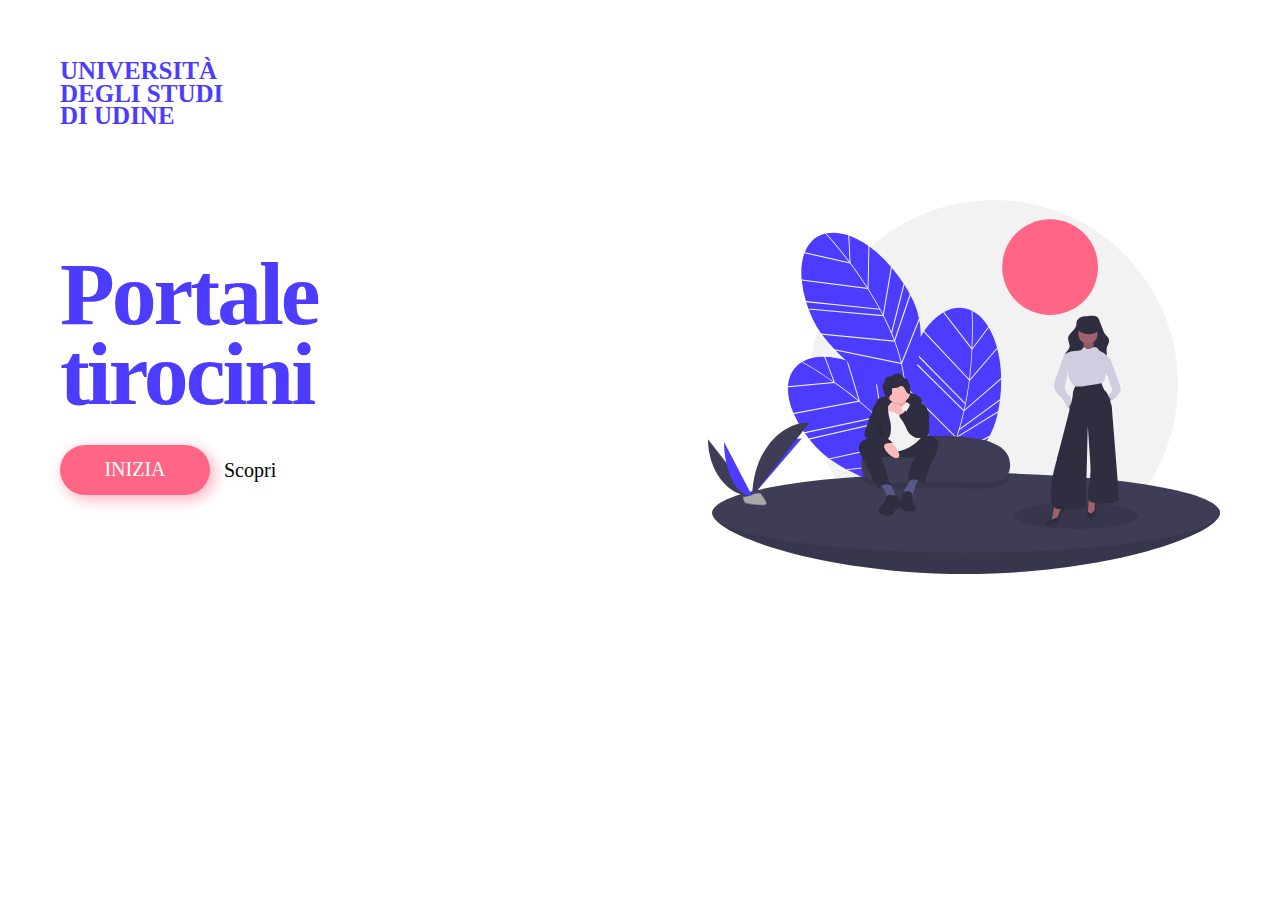
==== index.html @ 6390947f "init" ====
<!DOCTYPE html>
<html lang="it" dir="ltr">
  <head>
    <meta charset="utf-8">
    <link rel="stylesheet" type="text/css" href="style.css"/>
    <title>Portale dei tirocini d'azienda — Uniud</title>
  </head>
  <body>
    <header>
      <div id="logo1">
        Università<br>degli studi<br>di Udine
      </div>
    </header>
    <div id="home">
      <div id="home-title">
        <h1>Portale tirocini</h1>
        <button href="inizia.html"><a href="inizia.html">Inizia</a></button>
        <a href="scopri.html">Scopri</a>
      </div>
      <img src="img/undraw_team_work_k80m.svg">
    </div>
  </body>
</html>
---- style.css ----
html, body, a, div, span, h1, h2, h3, form, input, select, option, label, button {
  margin: 0;
  padding: 0;
  border: 0;
  font-family: 'Gotham';
  font-weight: 300;
  font-size: 16px;
}
body {
  background-color: var(--bg-color);
  color: var(--font-color);
}

/* STILE GENERALE */
button {
  width: 150px;
  height: 50px;
  border: 0;
  border-radius: 50px;
  font-weight: 400;
  text-transform: uppercase;
  color: white;
  background: var(--rosa);
  box-shadow: 4px 4px 15px var(--rosa-chiaro);
}
button a {
  text-decoration: none;
  font-weight: 400;
  font-size: 16px;
  color: var(--bg-color);
}
button:focus {
  outline: none;
}
h2 {
  font-weight: 700;
  font-size: 35px;
  letter-spacing: -1px;
  color: var(--blu);
  text-align: center;
}
.contenuto-centrato {
  text-align: center;
  position: fixed;
  top: 50%;
  left: 50%;
  transform: translate(-50%, -50%);
}
.contenuto-centrato p {
  margin-top: 20px;
}
.aggiorna-img {
  position: absolute;
  bottom: 10px;
  left: 60px;
  width: 30vw;
  z-index: -1;
}

/* HEADER */
header {
  margin: 60px 60px 0 60px;
  font-weight: 800;
  font-size: 25px;
  text-transform: uppercase;
  line-height: 0.9em;
  color: var(--blu);
  display: flex;
  flex-direction: row;
  justify-content: space-between;
  align-items: flex-start;
}
#logo1 {
  text-align: left;
  font-weight: inherit;
  font-size: inherit;
}
#logo2 {
  text-align: right;
  font-weight: inherit;
  font-size: inherit;
}

/* HOMEPAGE */
#home {
  padding: 20vh 60px;
  position: relative;
}
#home-title {
  width: 40vw;
  position: absolute;
  top: 35%;
}
#home h1 {
  margin-bottom: 30px;
  font-weight: 700;
  font-size: 7vw;
  line-height: 0.9em;
  letter-spacing: -3px;
  color: var(--blu);
}
#home button {
  background: var(--rosa);
  margin-right: 10px;
}
#home button a[href="inizia.html"] {
  color: var(--bg-color);
}
#home a {
  text-decoration: none;
  font-weight: 400;
  font-size: 20px;
  color: var(--font-color);
}
#home img {
  width: 40vw;
  position: absolute;
  top: 20%;
  right: 60px;
}

/* INIZIA  */
#inizia button {
  margin: 30px 20px 0 20px;
}

/* FORM */
form {
  margin: 60px auto;
  width: 30vw;
}
label {
  padding-bottom: 15px;
  display: block;
  font-weight: 400;
  font-size: 22px;
  color: var(--font-color);
  text-align: left;
}
.campoRichiesto::after {
  content: "*";
  color: var(--rosa);
}
input, select {
  display: block;
  width: 30vw;
  padding: 12px;
  margin-bottom: 40px;
  border: 1px solid var(--grigio-chiaro);
  border-radius: 5px;
  font-size: 16px;
  color: var(--font-color);
  background-color: transparent;
}
input {
  box-sizing: border-box;
    -ms-box-sizing: border-box;
    -moz-box-sizing: border-box;
    -webkit-box-sizing: border-box;
}
input:focus, select:focus {
  outline: none;
  border: 1px solid var(--blu);
  border-radius: 5px;
}
form > div {
  width: 100%;
  display: inline-flex;
  justify-content: space-between;
  align-items: center;
}
form > div > span {
  color: var(--grigio-scuro);
  font-style: italic;

}
button[type="submit"] {
  cursor: pointer;
}

/* LIGHT OR DARK MODE */
:root {
  --bg-color: #ffffff;
  --grigio-chiaro: #ebebeb;
  --grigio-scuro: #6b6b6b;
  --font-color: #000000;
  --blu: #4c3cff;
  --blu-chiaro: #959fff;
  --rosa: #ff6584;
  --rosa-chiaro: #ffabbc;
}
/*@media (prefers-color-scheme: dark) {
  :root {
    --bg-color: #000000;
    --medium-color: #3e3e3e;
    --font-color: #ffffff;
    --blu: #4c3cff;
    --blu-scuro: #2603c2;
    --rosa: #ff6584;
    --rosa-scuro: #e43f61;
  }
}
@media (prefers-color-scheme: light) {
  :root {
    --bg-color: #ffffff;
    --medium-color: #ebebeb;
    --font-color: #000000;
    --blu: #4c3cff;
    --blu-chiaro: #959fff;
    --rosa: #ff6584;
    --rosa-chiaro: #ffabbc;
  }
}*/
@font-face {
    font-family: 'Gotham';
    src: url('fonts/Gotham%20%Black.ttf') format('ttf');
    font-weight: 800;
    font-style: normal;
}
@font-face {
    font-family: 'Gotham';
    src: url('fonts/Gotham%20%Bold.ttf') format('ttf');
    font-weight: 700;
    font-style: normal;
}
@font-face {
    font-family: 'Gotham';
    src: url('fonts/Gotham%20%Medium.ttf') format('ttf');
    font-weight: 400;
    font-style: normal;
}
@font-face {
    font-family: 'Gotham';
    src: url('fonts/Gotham%20%Book.ttf') format('ttf');
    font-weight: 300;
    font-style: normal;
}
@font-face {
    font-family: 'Gotham';
    src: url('fonts/Gotham%20%Light.ttf') format('ttf');
    font-weight: 200;
    font-style: normal;
}
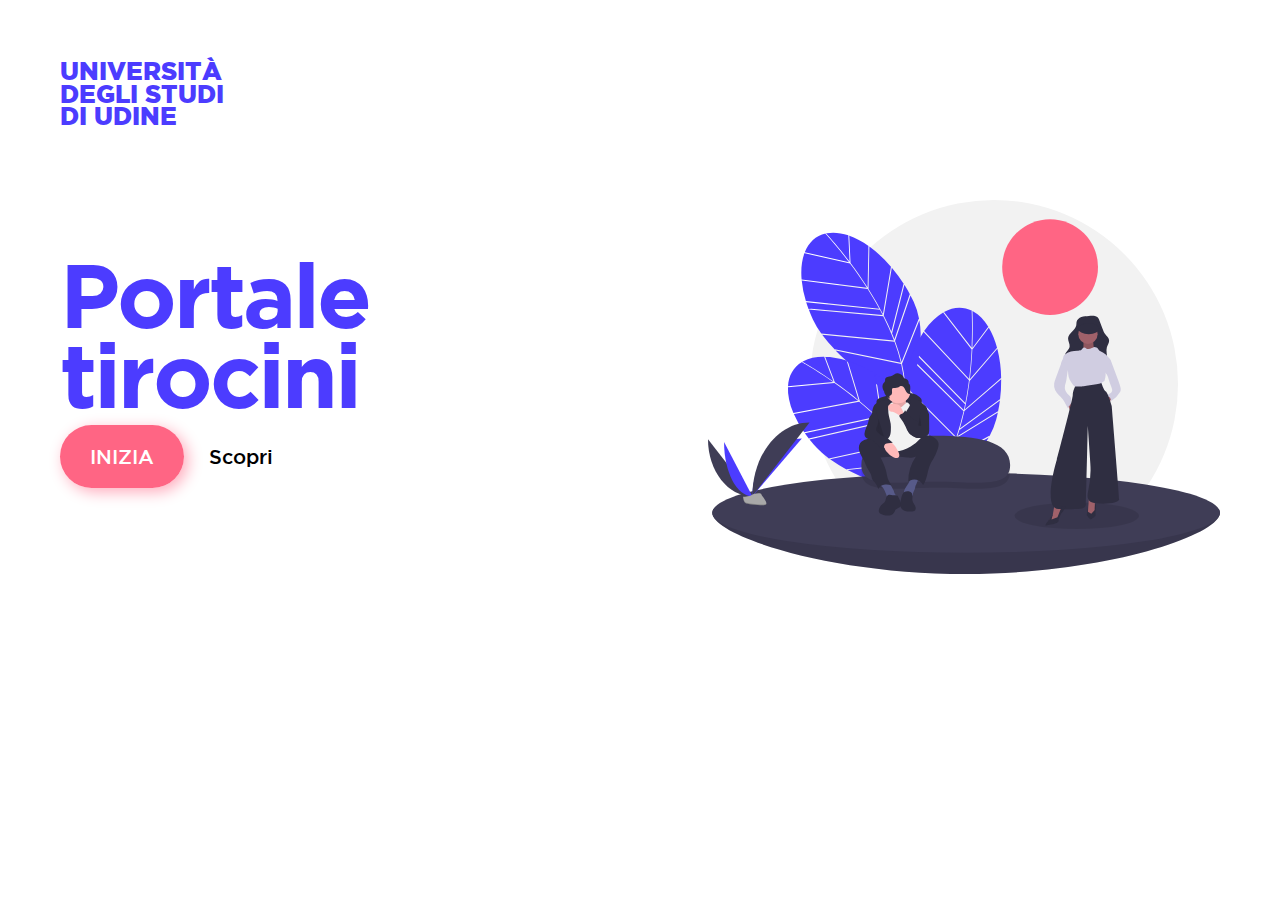
==== commit 86829ad4: "fix grafici" ====
--- a/index.html
+++ b/index.html
@@ -1,23 +1,26 @@
 <!DOCTYPE html>
 <html lang="it" dir="ltr">
-  <head>
+
+<head>
     <meta charset="utf-8">
-    <link rel="stylesheet" type="text/css" href="style.css"/>
+    <link rel="stylesheet" type="text/css" href="style.css" />
     <title>Portale dei tirocini d'azienda — Uniud</title>
-  </head>
-  <body>
+</head>
+
+<body>
     <header>
-      <div id="logo1">
-        Università<br>degli studi<br>di Udine
-      </div>
+        <div id="logo1">
+            Università<br>degli studi<br>di Udine
+        </div>
     </header>
     <div id="home">
-      <div id="home-title">
-        <h1>Portale tirocini</h1>
-        <button href="inizia.html"><a href="inizia.html">Inizia</a></button>
-        <a href="scopri.html">Scopri</a>
-      </div>
-      <img src="img/undraw_team_work_k80m.svg">
+        <div id="home-title">
+            <h1>Portale tirocini</h1>
+            <a class="bottone" href="inizia.html">Inizia</a>
+            <a href="scopri.html" style="margin-left: 20px;">Scopri</a>
+        </div>
+        <img src="img/undraw_team_work_k80m.svg">
     </div>
-  </body>
-</html>
+</body>
+
+</html>--- a/style.css
+++ b/style.css
@@ -1,194 +1,332 @@
-html, body, a, div, span, h1, h2, h3, form, input, select, option, label, button {
-  margin: 0;
-  padding: 0;
-  border: 0;
-  font-family: 'Gotham';
-  font-weight: 300;
-  font-size: 16px;
-}
+/*test per server*/
+
+@font-face {
+    font-family: Gotham;
+    src: url('fonts/Gotham\ Black.ttf');
+    font-weight: 800;
+    font-style: normal;
+}
+
+@font-face {
+    font-family: Gotham;
+    src: url('fonts/Gotham\ Bold.ttf');
+    font-weight: 700;
+    font-style: normal;
+}
+
+@font-face {
+    font-family: Gotham;
+    src: url('fonts/Gotham\ Medium.ttf');
+    font-weight: 400;
+    font-style: normal;
+}
+
+@font-face {
+    font-family: Gotham;
+    src: url('fonts/Gotham\ Book.ttf');
+    font-weight: 300;
+    font-style: normal;
+}
+
+@font-face {
+    font-family: Gotham;
+    src: url('fonts/Gotham\ Light.ttf');
+    font-weight: 200;
+    font-style: normal;
+}
+
+html,
+body,
+a,
+div,
+span,
+h1,
+h2,
+h3,
+form,
+input,
+select,
+option,
+label,
+button {
+    margin: 0;
+    padding: 0;
+    border: 0;
+    font-family: Gotham;
+    font-weight: 300;
+    font-size: 16px;
+}
+
 body {
-  background-color: var(--bg-color);
-  color: var(--font-color);
-}
+    background-color: var(--bg-color);
+    color: var(--font-color);
+}
+
 
 /* STILE GENERALE */
+
+.bottone {
+    width: 150px;
+    height: 50px;
+    border: 0;
+    border-radius: 50px;
+    font-weight: 400;
+    text-transform: uppercase;
+    color: white;
+    background: var(--rosa);
+    box-shadow: 4px 4px 15px var(--rosa-chiaro);
+    text-decoration: none;
+    font-weight: 400;
+    font-size: 16px;
+    color: var(--bg-color)!important;
+    padding: 20px 30px;
+    transition: .25s box-shadow;
+}
+
+.bottone:focus {
+    outline: none;
+}
+
+.bottone:hover {
+    transition: .25s box-shadow;
+    box-shadow: 5px 6px 15px var(--rosa-chiaro-hover);
+}
+
 button {
-  width: 150px;
-  height: 50px;
-  border: 0;
-  border-radius: 50px;
-  font-weight: 400;
-  text-transform: uppercase;
-  color: white;
-  background: var(--rosa);
-  box-shadow: 4px 4px 15px var(--rosa-chiaro);
-}
+    width: 150px;
+    height: 50px;
+    border: 0;
+    border-radius: 50px;
+    font-weight: 400;
+    text-transform: uppercase;
+    color: white;
+    background: var(--rosa);
+    box-shadow: 4px 4px 15px var(--rosa-chiaro);
+}
+
 button a {
-  text-decoration: none;
-  font-weight: 400;
-  font-size: 16px;
-  color: var(--bg-color);
-}
+    text-decoration: none;
+    font-weight: 400;
+    font-size: 16px;
+    color: var(--bg-color);
+}
+
 button:focus {
-  outline: none;
-}
+    outline: none;
+}
+
 h2 {
-  font-weight: 700;
-  font-size: 35px;
-  letter-spacing: -1px;
-  color: var(--blu);
-  text-align: center;
-}
+    font-weight: 700;
+    font-size: 35px;
+    letter-spacing: -1px;
+    color: var(--blu);
+    text-align: center;
+}
+
 .contenuto-centrato {
-  text-align: center;
-  position: fixed;
-  top: 50%;
-  left: 50%;
-  transform: translate(-50%, -50%);
-}
+    text-align: center;
+    position: fixed;
+    top: 50%;
+    left: 50%;
+    transform: translate(-50%, -50%);
+}
+
 .contenuto-centrato p {
-  margin-top: 20px;
-}
+    margin-top: 20px;
+}
+
 .aggiorna-img {
-  position: absolute;
-  bottom: 10px;
-  left: 60px;
-  width: 30vw;
-  z-index: -1;
-}
+    position: absolute;
+    bottom: 10px;
+    left: 60px;
+    width: 30vw;
+    z-index: -1;
+}
+
 
 /* HEADER */
+
 header {
-  margin: 60px 60px 0 60px;
-  font-weight: 800;
-  font-size: 25px;
-  text-transform: uppercase;
-  line-height: 0.9em;
-  color: var(--blu);
-  display: flex;
-  flex-direction: row;
-  justify-content: space-between;
-  align-items: flex-start;
-}
+    margin: 60px 60px 0 60px;
+    font-weight: 800;
+    font-size: 25px;
+    text-transform: uppercase;
+    line-height: 0.9em;
+    color: var(--blu);
+    display: flex;
+    flex-direction: row;
+    justify-content: space-between;
+    align-items: flex-start;
+}
+
 #logo1 {
-  text-align: left;
-  font-weight: inherit;
-  font-size: inherit;
-}
+    text-align: left;
+    font-weight: inherit;
+    font-size: inherit;
+}
+
 #logo2 {
-  text-align: right;
-  font-weight: inherit;
-  font-size: inherit;
-}
+    text-align: right;
+    font-weight: inherit;
+    font-size: inherit;
+}
+
 
 /* HOMEPAGE */
+
 #home {
-  padding: 20vh 60px;
-  position: relative;
-}
+    padding: 20vh 60px;
+    position: relative;
+}
+
 #home-title {
-  width: 40vw;
-  position: absolute;
-  top: 35%;
-}
+    width: 40vw;
+    position: absolute;
+    top: 35%;
+}
+
 #home h1 {
-  margin-bottom: 30px;
-  font-weight: 700;
-  font-size: 7vw;
-  line-height: 0.9em;
-  letter-spacing: -3px;
-  color: var(--blu);
-}
+    margin-bottom: 30px;
+    font-weight: 700;
+    font-size: 7vw;
+    line-height: 0.9em;
+    letter-spacing: -3px;
+    color: var(--blu);
+}
+
 #home button {
-  background: var(--rosa);
-  margin-right: 10px;
-}
+    background: var(--rosa);
+    margin-right: 10px;
+}
+
 #home button a[href="inizia.html"] {
-  color: var(--bg-color);
-}
+    color: var(--bg-color);
+}
+
 #home a {
-  text-decoration: none;
-  font-weight: 400;
-  font-size: 20px;
-  color: var(--font-color);
-}
+    text-decoration: none;
+    font-weight: 400;
+    font-size: 20px;
+    color: var(--font-color);
+}
+
 #home img {
-  width: 40vw;
-  position: absolute;
-  top: 20%;
-  right: 60px;
-}
+    width: 40vw;
+    position: absolute;
+    top: 20%;
+    right: 60px;
+}
+
 
 /* INIZIA  */
+
 #inizia button {
-  margin: 30px 20px 0 20px;
-}
+    margin: 30px 20px 0 20px;
+}
+
+.titolo_inizia {
+    margin-bottom: 30px;
+}
+
+.titolo_inizia+.bottone:first-of-type {
+    margin-right: 30px;
+}
+
 
 /* FORM */
+
 form {
-  margin: 60px auto;
-  width: 30vw;
-}
+    margin: 60px auto;
+    width: 30vw;
+}
+
 label {
-  padding-bottom: 15px;
-  display: block;
-  font-weight: 400;
-  font-size: 22px;
-  color: var(--font-color);
-  text-align: left;
-}
+    padding-bottom: 15px;
+    display: block;
+    font-weight: 400;
+    font-size: 22px;
+    color: var(--font-color);
+    text-align: left;
+}
+
 .campoRichiesto::after {
-  content: "*";
-  color: var(--rosa);
-}
-input, select {
-  display: block;
-  width: 30vw;
-  padding: 12px;
-  margin-bottom: 40px;
-  border: 1px solid var(--grigio-chiaro);
-  border-radius: 5px;
-  font-size: 16px;
-  color: var(--font-color);
-  background-color: transparent;
-}
-input {
-  box-sizing: border-box;
+    content: "*";
+    color: var(--rosa);
+}
+
+input,
+select,
+textarea {
+    display: block;
+    width: 30vw;
+    padding: 12px;
+    margin-bottom: 40px;
+    border: 1px solid var(--grigio-chiaro);
+    border-radius: 5px;
+    font-size: 16px;
+    color: var(--font-color);
+    background-color: transparent;
+}
+
+input,
+textarea {
+    box-sizing: border-box;
     -ms-box-sizing: border-box;
     -moz-box-sizing: border-box;
     -webkit-box-sizing: border-box;
 }
-input:focus, select:focus {
-  outline: none;
-  border: 1px solid var(--blu);
-  border-radius: 5px;
-}
-form > div {
-  width: 100%;
-  display: inline-flex;
-  justify-content: space-between;
-  align-items: center;
-}
-form > div > span {
-  color: var(--grigio-scuro);
-  font-style: italic;
-
-}
+
+textarea {
+    height: 30vh;
+}
+
+input:focus,
+select:focus,
+textarea:focus {
+    outline: none;
+    border: 1px solid var(--blu);
+    border-radius: 5px;
+}
+
+form>div {
+    width: 100%;
+    display: inline-flex;
+    justify-content: space-between;
+    align-items: center;
+}
+
+form>div>span {
+    color: var(--grigio-scuro);
+    font-style: italic;
+}
+
 button[type="submit"] {
-  cursor: pointer;
-}
+    cursor: pointer;
+}
+
+
+/* INSERISCI RELAZIONI */
+
+#inserisciRelazioni {
+    display: block;
+}
+
 
 /* LIGHT OR DARK MODE */
+
 :root {
-  --bg-color: #ffffff;
-  --grigio-chiaro: #ebebeb;
-  --grigio-scuro: #6b6b6b;
-  --font-color: #000000;
-  --blu: #4c3cff;
-  --blu-chiaro: #959fff;
-  --rosa: #ff6584;
-  --rosa-chiaro: #ffabbc;
-}
+    --bg-color: #ffffff;
+    --grigio-chiaro: #ebebeb;
+    --grigio-scuro: #6b6b6b;
+    --font-color: #000000;
+    --blu: #4c3cff;
+    --blu-chiaro: #959fff;
+    --rosa: #ff6584;
+    --rosa-chiaro: #ffabbc;
+    --rosa-chiaro-hover: #ff849d;
+}
+
+
 /*@media (prefers-color-scheme: dark) {
   :root {
     --bg-color: #000000;
@@ -210,34 +348,4 @@
     --rosa: #ff6584;
     --rosa-chiaro: #ffabbc;
   }
-}*/
-@font-face {
-    font-family: 'Gotham';
-    src: url('fonts/Gotham%20%Black.ttf') format('ttf');
-    font-weight: 800;
-    font-style: normal;
-}
-@font-face {
-    font-family: 'Gotham';
-    src: url('fonts/Gotham%20%Bold.ttf') format('ttf');
-    font-weight: 700;
-    font-style: normal;
-}
-@font-face {
-    font-family: 'Gotham';
-    src: url('fonts/Gotham%20%Medium.ttf') format('ttf');
-    font-weight: 400;
-    font-style: normal;
-}
-@font-face {
-    font-family: 'Gotham';
-    src: url('fonts/Gotham%20%Book.ttf') format('ttf');
-    font-weight: 300;
-    font-style: normal;
-}
-@font-face {
-    font-family: 'Gotham';
-    src: url('fonts/Gotham%20%Light.ttf') format('ttf');
-    font-weight: 200;
-    font-style: normal;
-}
+}*/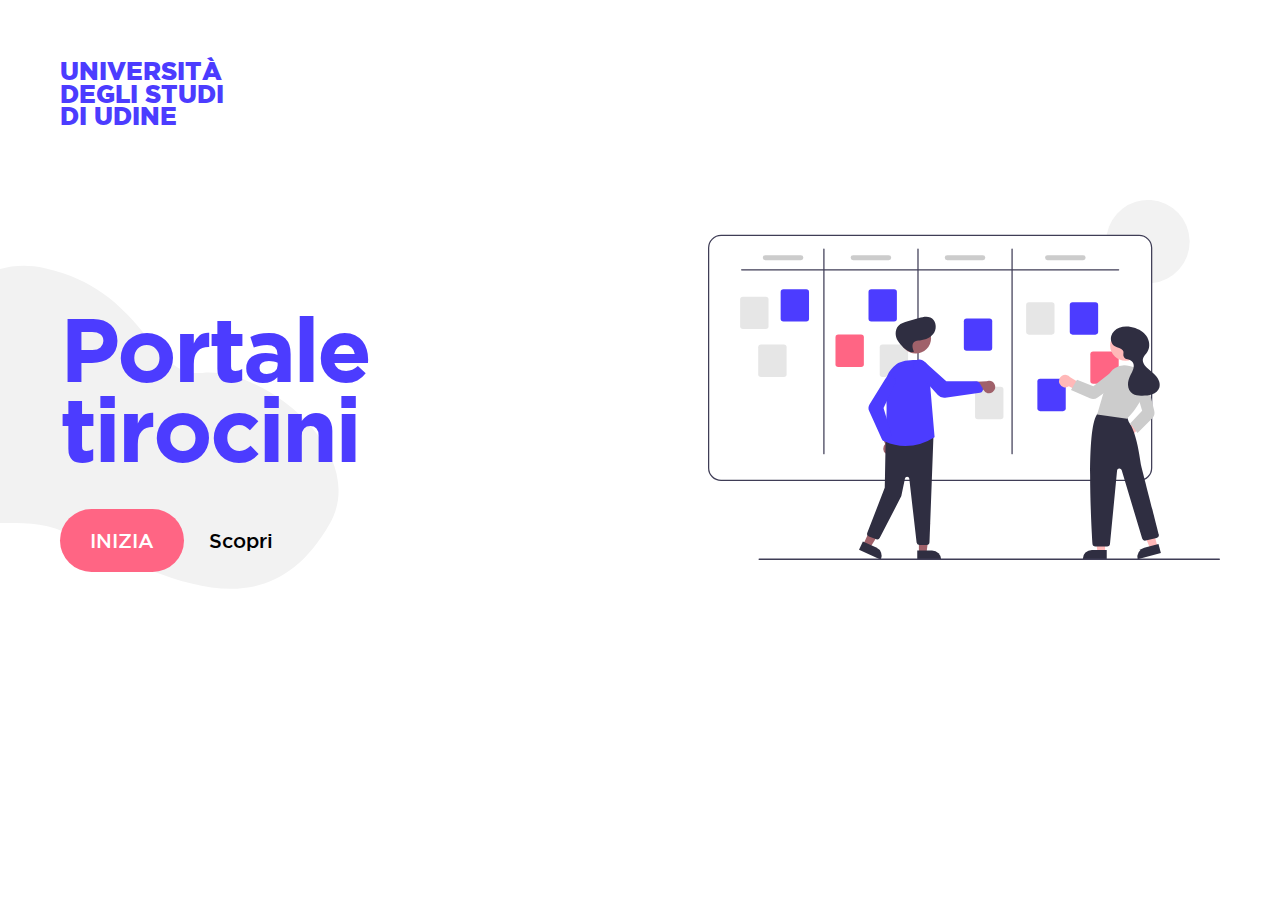
==== commit b8542d4c: "stile + conteggio tirocini in aggiornaStudente" ====
--- a/index.html
+++ b/index.html
@@ -9,18 +9,17 @@
 
 <body>
     <header>
-        <div id="logo1">
-            Università<br>degli studi<br>di Udine
-        </div>
+        <span id="logo1">Università<br>degli studi<br>di Udine</span>
     </header>
     <div id="home">
         <div id="home-title">
             <h1>Portale tirocini</h1>
             <a class="bottone" href="inizia.html">Inizia</a>
-            <a href="scopri.html" style="margin-left: 20px;">Scopri</a>
+            <a href="scopri.php" style="margin-left: 20px;">Scopri</a>
         </div>
-        <img src="img/undraw_team_work_k80m.svg">
+        <img src="img/undraw_Scrum_board_re_wk7v.svg" style="transform: scaleX(-1);">
+        <img src="img/forma.svg">
     </div>
 </body>
 
-</html>+</html>
--- a/style.css
+++ b/style.css
@@ -60,6 +60,7 @@
 body {
     background-color: var(--bg-color);
     color: var(--font-color);
+    overflow-x: hidden;
 }
 
 
@@ -74,13 +75,11 @@
     text-transform: uppercase;
     color: white;
     background: var(--rosa);
-    box-shadow: 4px 4px 15px var(--rosa-chiaro);
     text-decoration: none;
     font-weight: 400;
     font-size: 16px;
     color: var(--bg-color)!important;
     padding: 20px 30px;
-    transition: .25s box-shadow;
 }
 
 .bottone:focus {
@@ -101,18 +100,15 @@
     text-transform: uppercase;
     color: white;
     background: var(--rosa);
-    box-shadow: 4px 4px 15px var(--rosa-chiaro);
-}
-
-button a {
-    text-decoration: none;
-    font-weight: 400;
-    font-size: 16px;
-    color: var(--bg-color);
 }
 
 button:focus {
     outline: none;
+}
+
+button:hover {
+    transition: .25s box-shadow;
+    box-shadow: 5px 5px 20px var(--rosa-chiaro-hover);
 }
 
 h2 {
@@ -134,13 +130,24 @@
 .contenuto-centrato p {
     margin-top: 20px;
 }
-
-.aggiorna-img {
+.immagini-basso {
     position: absolute;
-    bottom: 10px;
-    left: 60px;
-    width: 30vw;
+    bottom: 0px;
+    right: 0px;
     z-index: -1;
+    width: 40vw;
+}
+.immagini-basso-scroll {
+    position: relative;
+    bottom: 0px;
+    right: 0px;
+    z-index: -1;
+}
+.immagini-basso-scroll img {
+  position: absolute;
+  bottom: 0px;
+  right: 0px;
+  width: 40vw;
 }
 
 
@@ -163,12 +170,29 @@
     text-align: left;
     font-weight: inherit;
     font-size: inherit;
+    font-weight: 800;
+    font-size: 25px;
+    text-transform: uppercase;
+    line-height: 0.9em;
+    color: var(--blu);
+    display: flex;
+    flex-direction: row;
+    justify-content: space-between;
+    align-items: flex-start;
+    text-decoration: none;
+    transition: .25s color;
+}
+
+#logo1:hover {
+    color: var(--rosa);
+    transition: .25s color;
 }
 
 #logo2 {
     text-align: right;
     font-weight: inherit;
     font-size: inherit;
+    color: #3c3b3b;
 }
 
 
@@ -182,11 +206,11 @@
 #home-title {
     width: 40vw;
     position: absolute;
-    top: 35%;
+    top: 50%;
 }
 
 #home h1 {
-    margin-bottom: 30px;
+    margin-bottom: 60px;
     font-weight: 700;
     font-size: 7vw;
     line-height: 0.9em;
@@ -194,15 +218,6 @@
     color: var(--blu);
 }
 
-#home button {
-    background: var(--rosa);
-    margin-right: 10px;
-}
-
-#home button a[href="inizia.html"] {
-    color: var(--bg-color);
-}
-
 #home a {
     text-decoration: none;
     font-weight: 400;
@@ -210,25 +225,29 @@
     color: var(--font-color);
 }
 
-#home img {
+#home img:nth-of-type(1) {
     width: 40vw;
     position: absolute;
     top: 20%;
     right: 60px;
+    z-index: -1;
+}
+#home img:nth-of-type(2) {
+    width: 35vw;
+    position: absolute;
+    top: 20%;
+    left: -100px;
+    z-index: -1;
 }
 
 
 /* INIZIA  */
 
-#inizia button {
-    margin: 30px 20px 0 20px;
-}
-
-.titolo_inizia {
-    margin-bottom: 30px;
-}
-
-.titolo_inizia+.bottone:first-of-type {
+#inizia h2 {
+    margin-bottom: 60px;
+}
+
+#inizia .bottone:first-of-type {
     margin-right: 30px;
 }
 
@@ -305,6 +324,100 @@
 }
 
 
+/* SCOPRI AZIENDE */
+
+a {
+    text-decoration: none;
+}
+
+a:visited {
+    color: initial;
+}
+
+.row_azienda {
+    margin: 60px auto;
+    width: 40vw;
+    padding: 20px;
+    border-radius: 25px;
+    transition: .35s;
+    cursor: pointer;
+}
+
+.row_azienda img {
+    border-radius: 50%;
+}
+
+.row_azienda h3 {
+    display: inline;
+    vertical-align: top;
+    padding-left: 20px;
+    font-weight: bold;
+    font-size: 30px;
+    color: #3d3d3d;
+}
+
+.row_azienda h4 {
+    display: inline;
+    vertical-align: top;
+    padding-left: 20px;
+    color: #6b6b6b;
+    font-weight: 400;
+    margin-top: 10px;
+    margin-bottom: 15px;
+}
+
+.row_azienda h5 {
+    display: inline;
+    vertical-align: top;
+    padding-left: 20px;
+    margin-top: 10px;
+}
+
+.row_azienda div {
+    display: inline-grid;
+    vertical-align: top;
+}
+
+.hed {
+    color: #3d3d3d;
+    margin-right: 10px;
+    font-weight: 500;
+}
+
+.dsk {
+    margin-left: 10px;
+}
+
+.nmb {
+    color: var(--blu);
+    font-weight: 500;
+}
+
+.row_azienda:hover {
+    box-shadow: 5px 8px 24px #6d6d6d2e;
+}
+
+.row_azienda.alt {
+    width: 50vw;
+    cursor: auto;
+}
+
+.row_azienda.alt h2 {
+    display: inline;
+    vertical-align: top;
+    padding-left: 20px;
+    font-weight: bold;
+    font-size: 40px;
+    color: #3d3d3d;
+    text-align: left;
+    color: var(--blu);
+}
+
+.row_azienda.alt:hover {
+    box-shadow: none;
+}
+
+
 /* INSERISCI RELAZIONI */
 
 #inserisciRelazioni {
@@ -312,11 +425,66 @@
 }
 
 
+/*BLOBS*/
+
+.gooey-rec {
+    background: linear-gradient(90deg, var(--grigio-chiaro) 0%, var(--grigio-chiaro) 100%);
+    height: 400px;
+    width: 400px;
+    border-radius: 30% 70% 20% 40%;
+    animation: transform 20s ease-in-out infinite both alternate, movement_one 40s ease-in-out infinite both;
+    opacity: .5;
+    position: absolute;
+    left: 5%;
+    top: -15%;
+    z-index: -1;
+}
+
+@keyframes transform {
+    0%,
+    100% {
+        border-radius: 33% 67% 70% 30% / 30% 30% 70% 70%;
+    }
+    20% {
+        border-radius: 37% 63% 51% 49% / 37% 65% 35% 63%;
+    }
+    40% {
+        border-radius: 36% 64% 64% 36% / 64% 48% 52% 36%;
+    }
+    60% {
+        border-radius: 37% 63% 51% 49% / 30% 30% 70% 70%;
+    }
+    80% {
+        border-radius: 40% 60% 42% 58% / 41% 51% 49% 59%;
+    }
+}
+
+@keyframes movement_one {
+    0%,
+    100% {
+        transform: none;
+    }
+    50% {
+        transform: translate(10%, 20%) rotateY(10deg) scale(1.3);
+    }
+}
+
+@keyframes movement_two {
+    0%,
+    100% {
+        transform: none;
+    }
+    50% {
+        transform: translate(50%, 20%) rotate(-200deg) scale(1.2);
+    }
+}
+
+
 /* LIGHT OR DARK MODE */
 
 :root {
     --bg-color: #ffffff;
-    --grigio-chiaro: #ebebeb;
+    --grigio-chiaro: #f2f2f2;
     --grigio-scuro: #6b6b6b;
     --font-color: #000000;
     --blu: #4c3cff;
@@ -348,4 +516,4 @@
     --rosa: #ff6584;
     --rosa-chiaro: #ffabbc;
   }
-}*/+}*/
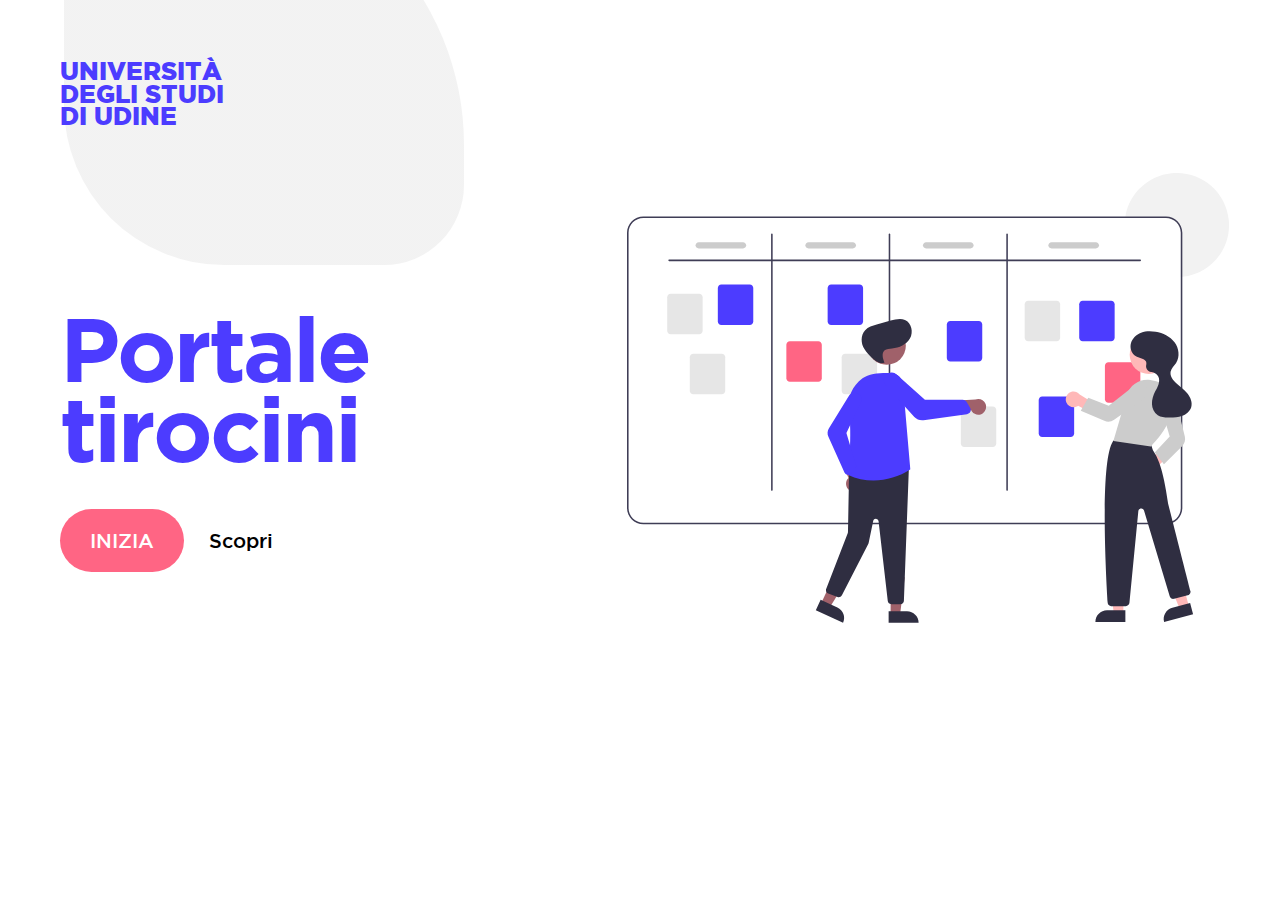
==== commit b8265641: "grafica + messaggi di errore + modalità scura" ====
--- a/index.html
+++ b/index.html
@@ -10,6 +10,7 @@
 <body>
     <header>
         <span id="logo1">Università<br>degli studi<br>di Udine</span>
+        <div class="gooey-rec"></div>
     </header>
     <div id="home">
         <div id="home-title">
@@ -17,9 +18,9 @@
             <a class="bottone" href="inizia.html">Inizia</a>
             <a href="scopri.php" style="margin-left: 20px;">Scopri</a>
         </div>
-        <img src="img/undraw_Scrum_board_re_wk7v.svg" style="transform: scaleX(-1);">
-        <img src="img/forma.svg">
+        <img src="img/undraw_Scrum_board_re_wk7v.svg" id="home-illustrazione">
     </div>
+
 </body>
 
 </html>
--- a/style.css
+++ b/style.css
@@ -34,6 +34,8 @@
     font-weight: 200;
     font-style: normal;
 }
+
+/* STILE GENERALE */
 
 html,
 body,
@@ -48,7 +50,8 @@
 select,
 option,
 label,
-button {
+button,
+textarea {
     margin: 0;
     padding: 0;
     border: 0;
@@ -57,29 +60,59 @@
     font-size: 16px;
 }
 
+html, body {
+    height: 100%;
+}
+
 body {
-    background-color: var(--bg-color);
-    color: var(--font-color);
+    background-color: var(--sfondo);
+    color: var(--testo);
     overflow-x: hidden;
 }
 
-
-/* STILE GENERALE */
+h2 {
+    padding: 0 60px;
+    font-weight: 700;
+    font-size: 35px;
+    letter-spacing: -1px;
+    color: var(--blu);
+    text-align: center;
+}
+
+h3 {
+  font-weight: 700;
+  font-size: 22px;
+  color: var(--testo-sec);
+  text-align: center;
+}
+
+h4 {
+  margin: 10px 0 0 0;
+  color: var(--testo-ter);
+  font-weight: 400;
+}
+
+a {
+    text-decoration: none;
+    color: var(--blu);
+}
+
+a:visited {
+    color: initial;
+}
 
 .bottone {
     width: 150px;
     height: 50px;
+    padding: 20px 30px;
+    background: var(--rosa);
     border: 0;
     border-radius: 50px;
+    font-size: 16px;
     font-weight: 400;
     text-transform: uppercase;
-    color: white;
-    background: var(--rosa);
     text-decoration: none;
-    font-weight: 400;
-    font-size: 16px;
-    color: var(--bg-color)!important;
-    padding: 20px 30px;
+    color: var(--sfondo) !important;
 }
 
 .bottone:focus {
@@ -88,7 +121,7 @@
 
 .bottone:hover {
     transition: .25s box-shadow;
-    box-shadow: 5px 6px 15px var(--rosa-chiaro-hover);
+    box-shadow: 5px 6px 15px var(--rosa-sec);
 }
 
 button {
@@ -98,7 +131,7 @@
     border-radius: 50px;
     font-weight: 400;
     text-transform: uppercase;
-    color: white;
+    color: var(--sfondo) !important;
     background: var(--rosa);
 }
 
@@ -108,53 +141,56 @@
 
 button:hover {
     transition: .25s box-shadow;
-    box-shadow: 5px 5px 20px var(--rosa-chiaro-hover);
-}
-
-h2 {
+    box-shadow: 5px 5px 20px var(--rosa-sec);
+}
+
+.contenutoCentrato {
+    height: 70%;
+    margin: 0 auto;
+    padding: 0 60px;
+    display: -webkit-box;
+    display: -moz-box;
+    display: -ms-flexbox;
+    display: -webkit-flex;
+    align-items: center;
+    align-content: center;
+    justify-content: center;
+    flex-direction: column;
+}
+
+.contenutoCentrato h2 {
+    height: auto;
+    margin-bottom: 20px;
+}
+
+.contenutoCentrato p {
+    width: 30%;
+    height: auto;
+    margin: 0;
+    text-align: center;
+    line-height: 2em;
+}
+
+.contenutoCentrato a {
+    color: var(--blu);
     font-weight: 700;
-    font-size: 35px;
-    letter-spacing: -1px;
-    color: var(--blu);
-    text-align: center;
-}
-
-.contenuto-centrato {
-    text-align: center;
-    position: fixed;
-    top: 50%;
-    left: 50%;
-    transform: translate(-50%, -50%);
-}
-
-.contenuto-centrato p {
-    margin-top: 20px;
-}
-.immagini-basso {
-    position: absolute;
-    bottom: 0px;
-    right: 0px;
-    z-index: -1;
-    width: 40vw;
-}
-.immagini-basso-scroll {
-    position: relative;
-    bottom: 0px;
-    right: 0px;
-    z-index: -1;
-}
-.immagini-basso-scroll img {
-  position: absolute;
-  bottom: 0px;
-  right: 0px;
-  width: 40vw;
+}
+
+.contenutoCentratoBottoni {
+    flex-direction: row;
+    margin-top: 30px;
+}
+
+.contenutoCentrato .bottone:first-of-type {
+    margin-top: 30px;
+    margin-right: 30px;
 }
 
 
 /* HEADER */
 
 header {
-    margin: 60px 60px 0 60px;
+    padding: 60px 60px 0 60px;
     font-weight: 800;
     font-size: 25px;
     text-transform: uppercase;
@@ -222,41 +258,25 @@
     text-decoration: none;
     font-weight: 400;
     font-size: 20px;
-    color: var(--font-color);
-}
-
-#home img:nth-of-type(1) {
-    width: 40vw;
+    color: var(--testo);
+}
+
+#home-illustrazione {
+    width: 50vw;
     position: absolute;
-    top: 20%;
-    right: 60px;
+    top: 5vh;
+    right: 1vw;
     z-index: -1;
-}
-#home img:nth-of-type(2) {
-    width: 35vw;
-    position: absolute;
-    top: 20%;
-    left: -100px;
-    z-index: -1;
-}
-
-
-/* INIZIA  */
-
-#inizia h2 {
-    margin-bottom: 60px;
-}
-
-#inizia .bottone:first-of-type {
-    margin-right: 30px;
+    transform: scaleX(-1);
 }
 
 
 /* FORM */
 
 form {
-    margin: 60px auto;
-    width: 30vw;
+    margin: 0 auto;
+    padding: 60px 0;
+    max-width: 30vw;
 }
 
 label {
@@ -264,7 +284,7 @@
     display: block;
     font-weight: 400;
     font-size: 22px;
-    color: var(--font-color);
+    color: var(--testo);
     text-align: left;
 }
 
@@ -280,10 +300,10 @@
     width: 30vw;
     padding: 12px;
     margin-bottom: 40px;
-    border: 1px solid var(--grigio-chiaro);
+    border: 1px solid var(--sfondo-sec);
     border-radius: 5px;
     font-size: 16px;
-    color: var(--font-color);
+    color: var(--testo);
     background-color: transparent;
 }
 
@@ -297,6 +317,7 @@
 
 textarea {
     height: 30vh;
+    resize: none;
 }
 
 input:focus,
@@ -307,116 +328,172 @@
     border-radius: 5px;
 }
 
-form>div {
+#formInvia {
     width: 100%;
     display: inline-flex;
     justify-content: space-between;
     align-items: center;
 }
 
-form>div>span {
-    color: var(--grigio-scuro);
+#formInvia span {
+    color: var(--testo-sec);
     font-style: italic;
 }
 
-button[type="submit"] {
+#formInvia button {
     cursor: pointer;
 }
 
+form select option {
+    color: black;
+}
 
 /* SCOPRI AZIENDE */
-
-a {
-    text-decoration: none;
-}
-
-a:visited {
-    color: initial;
-}
-
-.row_azienda {
+main {
+    margin: 0 auto;
+    padding: 60px 0;
+}
+.scopriAzienda {
+    width: 40vw;
     margin: 60px auto;
-    width: 40vw;
+    padding: 20px;
+    background: var(--sfondo);
+    border-radius: 25px;
+    transition: .35s;
+}
+
+.scopriAzienda:hover {
+    box-shadow: 5px 8px 24px var(--sfondo-sec);
+}
+
+.scopriAzienda img {
+    border-radius: 50%;
+}
+
+.scopriAzienda div {
+    display: inline-grid;
+    vertical-align: top;
+    padding-left: 20px;
+}
+
+.scopriAzienda h2 {
+    padding: 0;
+    display: inline;
+    vertical-align: top;
+    font-size: 30px;
+    text-align: left;
+    color: var(--testo-sec);
+}
+
+.scopriAzienda h3 {
+    display: inline;
+    vertical-align: top;
+    margin-top: 15px;
+}
+
+
+/* PAGINA PER AZIENDA SINGOLA */
+
+.aziendaScheda {
+    width: 50vw;
+    margin: 60px auto;
     padding: 20px;
     border-radius: 25px;
     transition: .35s;
-    cursor: pointer;
-}
-
-.row_azienda img {
+    cursor: auto;
+    text-align: left;
+}
+
+.aziendaScheda img {
     border-radius: 50%;
 }
 
-.row_azienda h3 {
+.aziendaScheda div {
+    display: inline-grid;
+    vertical-align: top;
+    padding-left: 20px;
+}
+
+.aziendaScheda h2 {
+    padding: 0;
     display: inline;
     vertical-align: top;
-    padding-left: 20px;
-    font-weight: bold;
-    font-size: 30px;
-    color: #3d3d3d;
-}
-
-.row_azienda h4 {
+    font-size: 40px;
+    text-align: left;
+}
+
+.aziendaScheda h3 {
     display: inline;
     vertical-align: top;
-    padding-left: 20px;
-    color: #6b6b6b;
-    font-weight: 400;
-    margin-top: 10px;
-    margin-bottom: 15px;
-}
-
-.row_azienda h5 {
+    margin-top: 15px;
+}
+
+.aziendaScheda h4 {
     display: inline;
     vertical-align: top;
-    padding-left: 20px;
-    margin-top: 10px;
-}
-
-.row_azienda div {
-    display: inline-grid;
-    vertical-align: top;
-}
-
-.hed {
-    color: #3d3d3d;
-    margin-right: 10px;
-    font-weight: 500;
-}
-
-.dsk {
-    margin-left: 10px;
-}
-
-.nmb {
-    color: var(--blu);
-    font-weight: 500;
-}
-
-.row_azienda:hover {
-    box-shadow: 5px 8px 24px #6d6d6d2e;
-}
-
-.row_azienda.alt {
+}
+
+.aziendaTirociniTitolo {
+    width: 50vw;
+    margin: 0 auto;
+    cursor: auto;
+    text-align: left;
+
+}
+
+.aziendaTirocinio {
     width: 50vw;
     cursor: auto;
-}
-
-.row_azienda.alt h2 {
-    display: inline;
-    vertical-align: top;
-    padding-left: 20px;
-    font-weight: bold;
-    font-size: 40px;
-    color: #3d3d3d;
-    text-align: left;
-    color: var(--blu);
-}
-
-.row_azienda.alt:hover {
-    box-shadow: none;
-}
-
+    margin: 30px auto;
+    padding: 0;
+    text-align: left;
+    display: block;
+}
+
+.aziendaTirocinio h2 {
+    padding: 0;
+    display: inherit;
+    text-align: inherit;
+    vertical-align: top;
+    font-size: 24px;
+    color: var(--grigio-scuro);
+
+}
+
+.aziendaTirocinio h5 {
+    display: inherit;
+    text-align: inherit;
+}
+
+
+.scopriAzienda h5, .aziendaScheda h5, .aziendaTirocinio h5 {
+    margin: 10px 0 0 0;
+}
+
+.scopriAzienda div span:nth-of-type(1), .aziendaScheda div span:nth-of-type(1) {
+    font-weight: 500;
+    color: var(--testo);
+}
+
+.scopriAzienda div span:nth-of-type(2), .scopriAzienda div span:nth-of-type(4),
+.aziendaScheda div span:nth-of-type(2), .aziendaScheda div span:nth-of-type(4) {
+    margin-left: 10px;
+    color: var(--testo-sec);
+}
+
+.scopriAzienda div span:nth-of-type(3), .scopriAzienda div span:nth-of-type(5),
+.aziendaScheda div span:nth-of-type(3), .aziendaScheda div span:nth-of-type(5) {
+    font-weight: 500;
+    color: var(--blu);
+}
+
+.aziendaTirocinio span:nth-of-type(2), .aziendaTirocinio span:nth-of-type(4) {
+    font-weight: 500;
+}
+
+.aziendaTirocinio span:nth-of-type(3) {
+    margin-left: 10px;
+}
 
 /* INSERISCI RELAZIONI */
 
@@ -428,7 +505,7 @@
 /*BLOBS*/
 
 .gooey-rec {
-    background: linear-gradient(90deg, var(--grigio-chiaro) 0%, var(--grigio-chiaro) 100%);
+    background: linear-gradient(90deg, var(--sfondo-sec) 0%, var(--sfondo-sec) 100%);
     height: 400px;
     width: 400px;
     border-radius: 30% 70% 20% 40%;
@@ -480,40 +557,30 @@
 }
 
 
-/* LIGHT OR DARK MODE */
-
-:root {
-    --bg-color: #ffffff;
-    --grigio-chiaro: #f2f2f2;
-    --grigio-scuro: #6b6b6b;
-    --font-color: #000000;
-    --blu: #4c3cff;
-    --blu-chiaro: #959fff;
-    --rosa: #ff6584;
-    --rosa-chiaro: #ffabbc;
-    --rosa-chiaro-hover: #ff849d;
-}
-
-
-/*@media (prefers-color-scheme: dark) {
-  :root {
-    --bg-color: #000000;
-    --medium-color: #3e3e3e;
-    --font-color: #ffffff;
-    --blu: #4c3cff;
-    --blu-scuro: #2603c2;
-    --rosa: #ff6584;
-    --rosa-scuro: #e43f61;
-  }
-}
+/* TEMA CHIARO O SCURO */
 @media (prefers-color-scheme: light) {
   :root {
-    --bg-color: #ffffff;
-    --medium-color: #ebebeb;
-    --font-color: #000000;
+    --sfondo: #ffffff;
+    --sfondo-sec: #e6e6e6;
+    --testo: #000000;
+    --testo-sec: #3d3d3d;
+    --testo-ter: #6b6b6b;
     --blu: #4c3cff;
-    --blu-chiaro: #959fff;
+    --blu-sec: #959fff;
     --rosa: #ff6584;
-    --rosa-chiaro: #ffabbc;
+    --rosa-sec: #ffabbc;
   }
-}*/
+}
+@media (prefers-color-scheme: dark) {
+  :root {
+    --sfondo: #000000;
+    --sfondo-sec: #131313;
+    --testo: #ffffff;
+    --testo-sec: #e6e6e6;
+    --testo-ter: #c8c8c8;
+    --blu: #4c3cff;
+    --blu-sec: #766aff;
+    --rosa: #ff6584;
+    --rosa-sec: #6e0a1f;
+  }
+}
